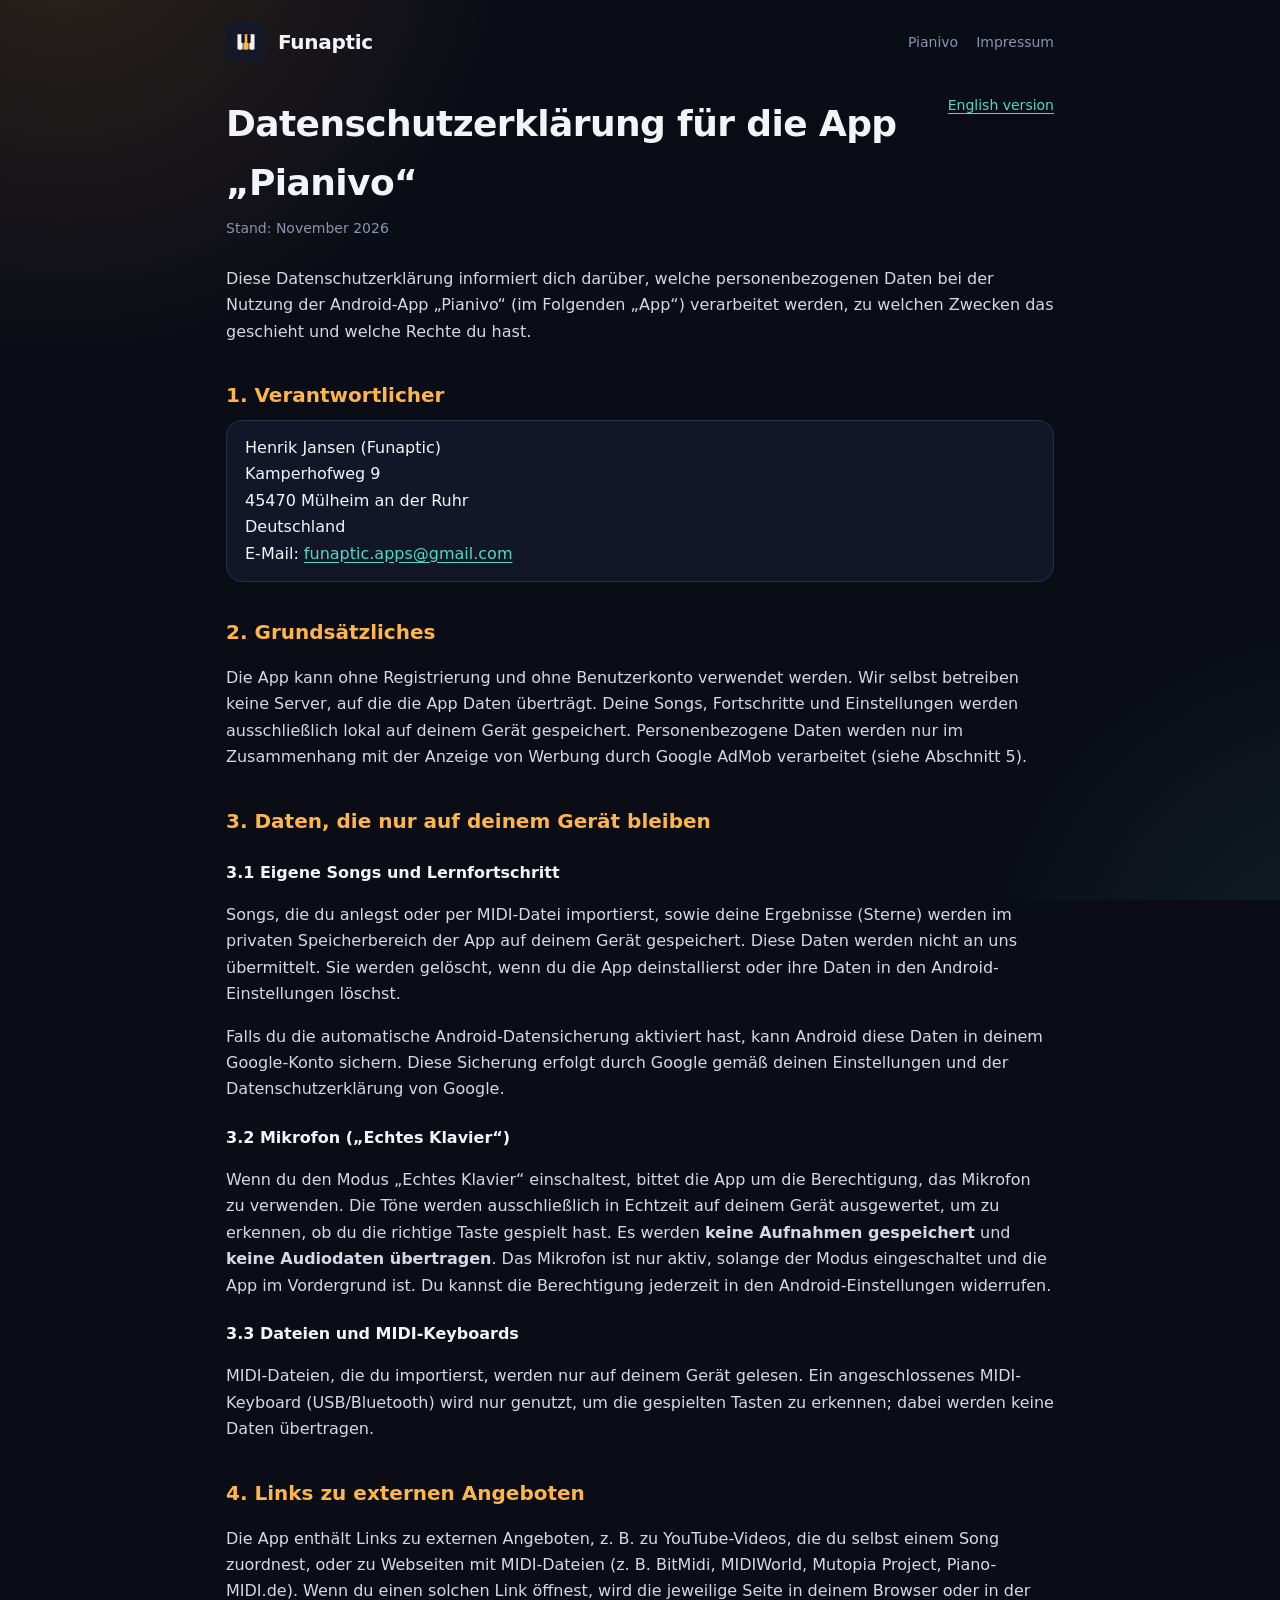
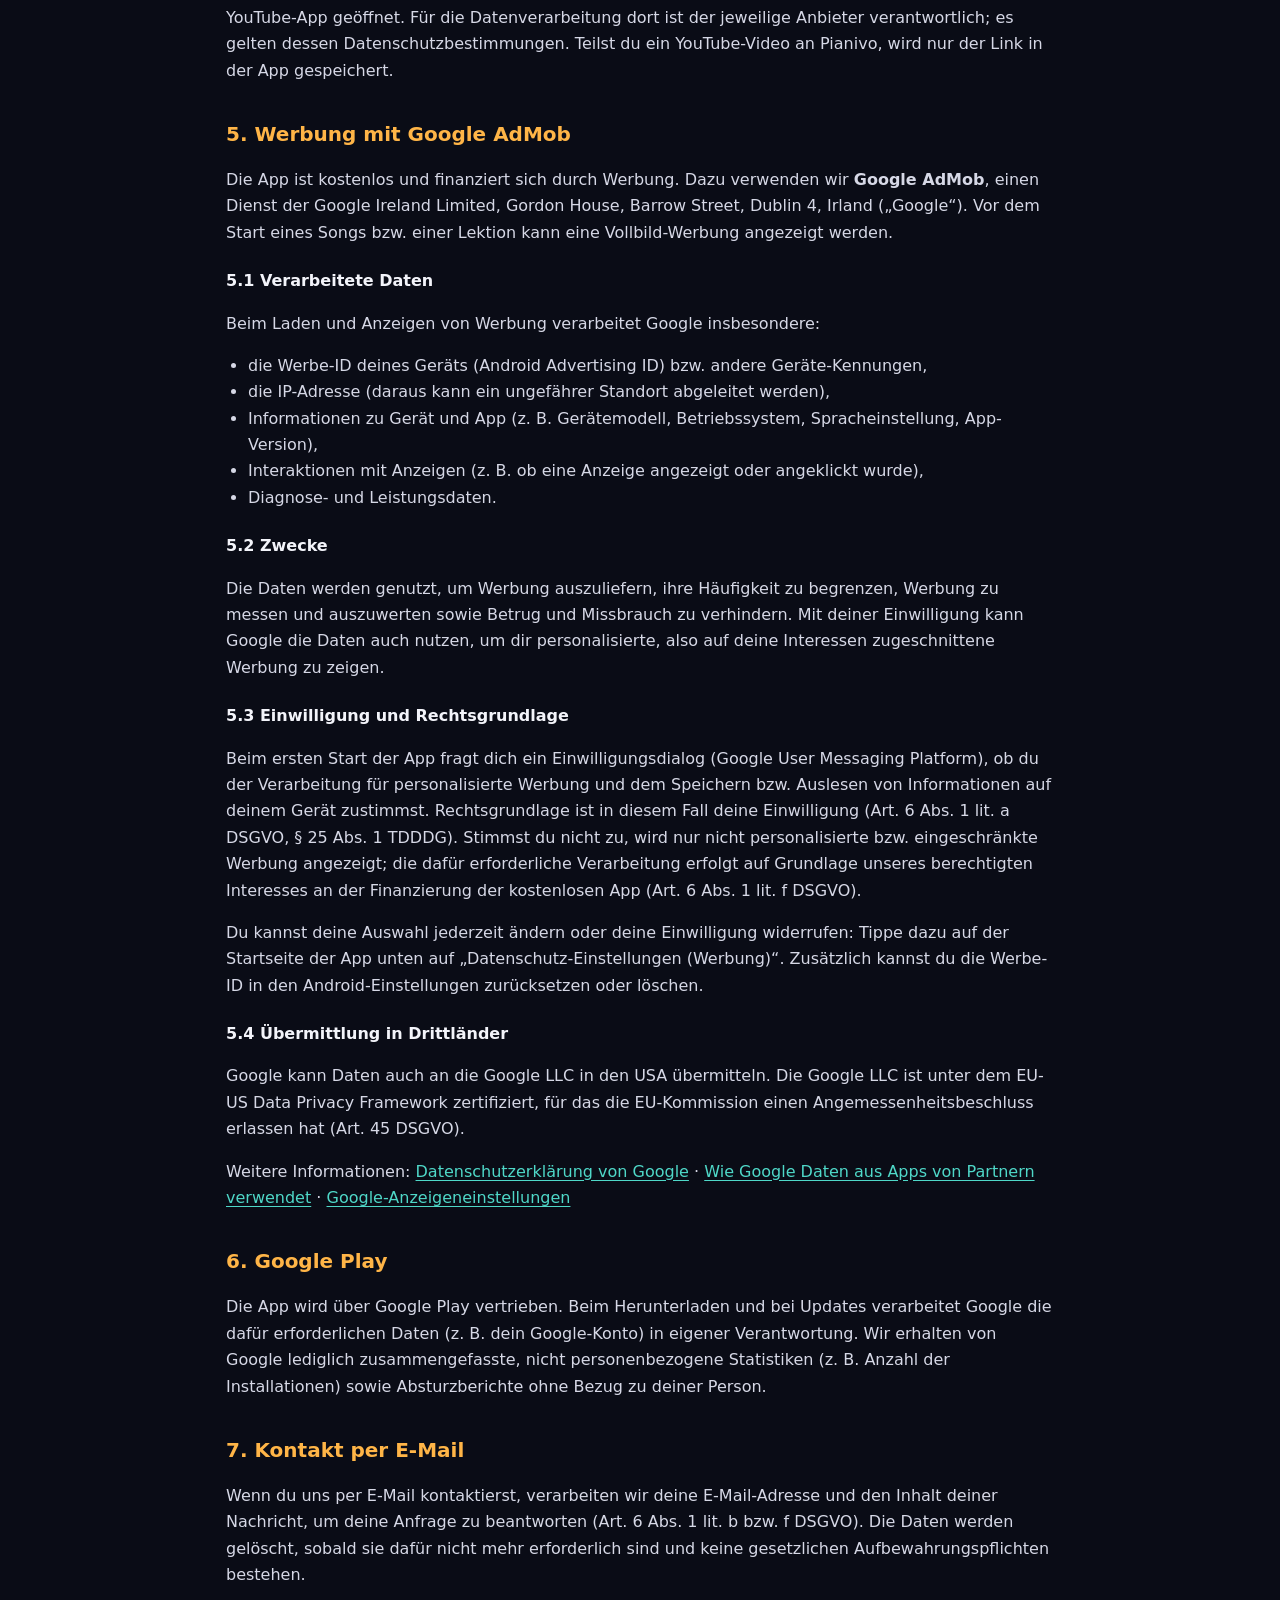
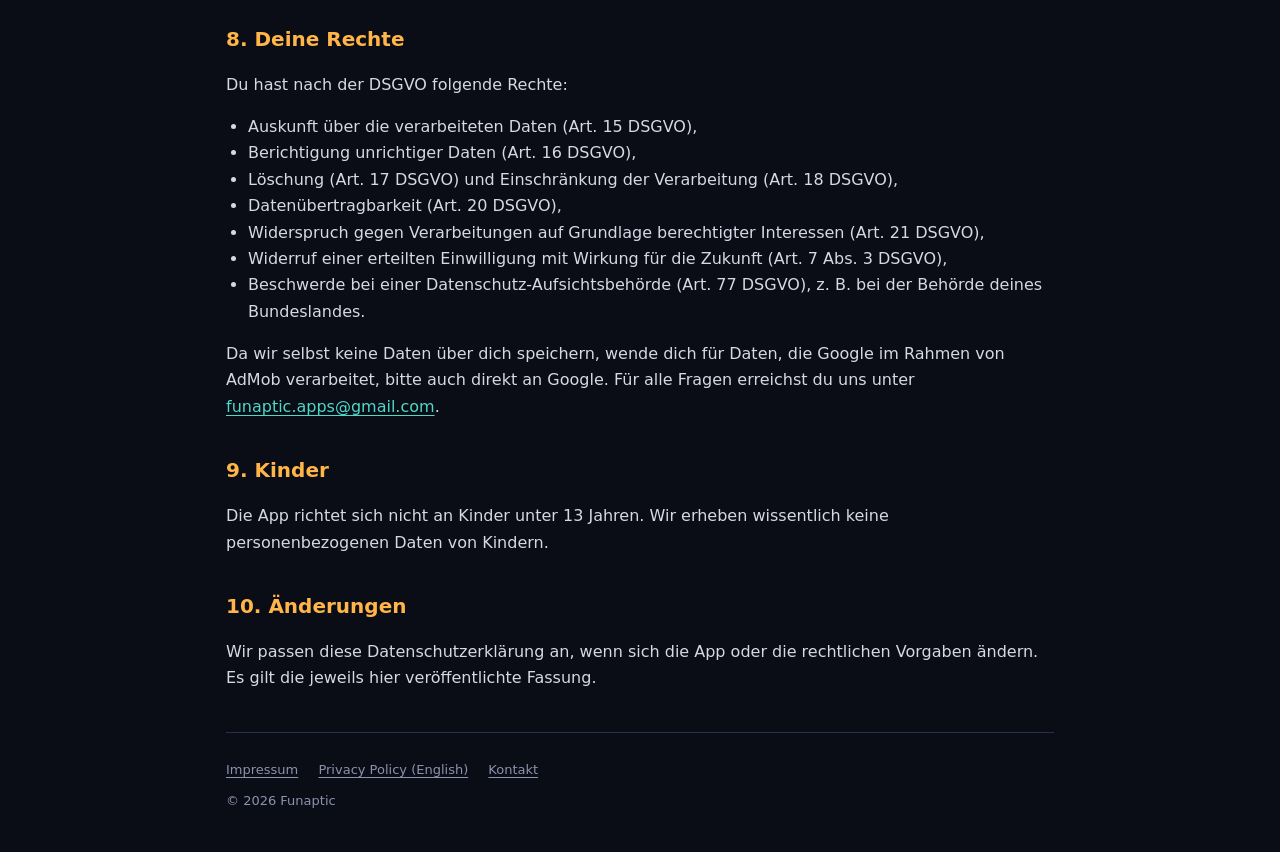
==== pianivo/datenschutz.html @ f02dd6b1 "Add files via upload" ====
<!doctype html>
<html lang="de">
<head>
  <meta charset="utf-8">
  <meta name="viewport" content="width=device-width, initial-scale=1">
  <title>Datenschutzerklärung – Pianivo</title>
  <link rel="icon" href="../favicon.svg" type="image/svg+xml">
  <link rel="stylesheet" href="../style.css">
</head>
<body>
  <div class="wrap">
    <header class="site">
      <a class="brand" href="../"><img src="../favicon.svg" alt=""><b>Funaptic</b></a>
      <nav class="top"><a href="./">Pianivo</a><a href="../impressum.html">Impressum</a></nav>
    </header>

    <main class="legal">
      <a class="lang" href="privacy.html">English version</a>
      <h1>Datenschutzerklärung für die App „Pianivo“</h1>
      <div class="stand">Stand: November 2026</div>

      <p>Diese Datenschutzerklärung informiert dich darüber, welche personenbezogenen Daten bei der Nutzung der Android-App „Pianivo“ (im Folgenden „App“) verarbeitet werden, zu welchen Zwecken das geschieht und welche Rechte du hast.</p>

      <h2>1. Verantwortlicher</h2>
      <address>
        Henrik Jansen (Funaptic)<br>
        Kamperhofweg 9<br>
        45470 Mülheim an der Ruhr<br>
        Deutschland<br>
        E-Mail: <a href="mailto:funaptic.apps@gmail.com">funaptic.apps@gmail.com</a>
      </address>

      <h2>2. Grundsätzliches</h2>
      <p>Die App kann ohne Registrierung und ohne Benutzerkonto verwendet werden. Wir selbst betreiben keine Server, auf die die App Daten überträgt. Deine Songs, Fortschritte und Einstellungen werden ausschließlich lokal auf deinem Gerät gespeichert. Personenbezogene Daten werden nur im Zusammenhang mit der Anzeige von Werbung durch Google AdMob verarbeitet (siehe Abschnitt 5).</p>

      <h2>3. Daten, die nur auf deinem Gerät bleiben</h2>
      <h3>3.1 Eigene Songs und Lernfortschritt</h3>
      <p>Songs, die du anlegst oder per MIDI-Datei importierst, sowie deine Ergebnisse (Sterne) werden im privaten Speicherbereich der App auf deinem Gerät gespeichert. Diese Daten werden nicht an uns übermittelt. Sie werden gelöscht, wenn du die App deinstallierst oder ihre Daten in den Android-Einstellungen löschst.</p>
      <p>Falls du die automatische Android-Datensicherung aktiviert hast, kann Android diese Daten in deinem Google-Konto sichern. Diese Sicherung erfolgt durch Google gemäß deinen Einstellungen und der Datenschutzerklärung von Google.</p>

      <h3>3.2 Mikrofon („Echtes Klavier“)</h3>
      <p>Wenn du den Modus „Echtes Klavier“ einschaltest, bittet die App um die Berechtigung, das Mikrofon zu verwenden. Die Töne werden ausschließlich in Echtzeit auf deinem Gerät ausgewertet, um zu erkennen, ob du die richtige Taste gespielt hast. Es werden <strong>keine Aufnahmen gespeichert</strong> und <strong>keine Audiodaten übertragen</strong>. Das Mikrofon ist nur aktiv, solange der Modus eingeschaltet und die App im Vordergrund ist. Du kannst die Berechtigung jederzeit in den Android-Einstellungen widerrufen.</p>

      <h3>3.3 Dateien und MIDI-Keyboards</h3>
      <p>MIDI-Dateien, die du importierst, werden nur auf deinem Gerät gelesen. Ein angeschlossenes MIDI-Keyboard (USB/Bluetooth) wird nur genutzt, um die gespielten Tasten zu erkennen; dabei werden keine Daten übertragen.</p>

      <h2>4. Links zu externen Angeboten</h2>
      <p>Die App enthält Links zu externen Angeboten, z. B. zu YouTube-Videos, die du selbst einem Song zuordnest, oder zu Webseiten mit MIDI-Dateien (z. B. BitMidi, MIDIWorld, Mutopia Project, Piano-MIDI.de). Wenn du einen solchen Link öffnest, wird die jeweilige Seite in deinem Browser oder in der YouTube-App geöffnet. Für die Datenverarbeitung dort ist der jeweilige Anbieter verantwortlich; es gelten dessen Datenschutzbestimmungen. Teilst du ein YouTube-Video an Pianivo, wird nur der Link in der App gespeichert.</p>

      <h2>5. Werbung mit Google AdMob</h2>
      <p>Die App ist kostenlos und finanziert sich durch Werbung. Dazu verwenden wir <strong>Google AdMob</strong>, einen Dienst der Google Ireland Limited, Gordon House, Barrow Street, Dublin 4, Irland („Google“). Vor dem Start eines Songs bzw. einer Lektion kann eine Vollbild-Werbung angezeigt werden.</p>
      <h3>5.1 Verarbeitete Daten</h3>
      <p>Beim Laden und Anzeigen von Werbung verarbeitet Google insbesondere:</p>
      <ul>
        <li>die Werbe-ID deines Geräts (Android Advertising ID) bzw. andere Geräte-Kennungen,</li>
        <li>die IP-Adresse (daraus kann ein ungefährer Standort abgeleitet werden),</li>
        <li>Informationen zu Gerät und App (z. B. Gerätemodell, Betriebssystem, Spracheinstellung, App-Version),</li>
        <li>Interaktionen mit Anzeigen (z. B. ob eine Anzeige angezeigt oder angeklickt wurde),</li>
        <li>Diagnose- und Leistungsdaten.</li>
      </ul>
      <h3>5.2 Zwecke</h3>
      <p>Die Daten werden genutzt, um Werbung auszuliefern, ihre Häufigkeit zu begrenzen, Werbung zu messen und auszuwerten sowie Betrug und Missbrauch zu verhindern. Mit deiner Einwilligung kann Google die Daten auch nutzen, um dir personalisierte, also auf deine Interessen zugeschnittene Werbung zu zeigen.</p>
      <h3>5.3 Einwilligung und Rechtsgrundlage</h3>
      <p>Beim ersten Start der App fragt dich ein Einwilligungsdialog (Google User Messaging Platform), ob du der Verarbeitung für personalisierte Werbung und dem Speichern bzw. Auslesen von Informationen auf deinem Gerät zustimmst. Rechtsgrundlage ist in diesem Fall deine Einwilligung (Art. 6 Abs. 1 lit. a DSGVO, § 25 Abs. 1 TDDDG). Stimmst du nicht zu, wird nur nicht personalisierte bzw. eingeschränkte Werbung angezeigt; die dafür erforderliche Verarbeitung erfolgt auf Grundlage unseres berechtigten Interesses an der Finanzierung der kostenlosen App (Art. 6 Abs. 1 lit. f DSGVO).</p>
      <p>Du kannst deine Auswahl jederzeit ändern oder deine Einwilligung widerrufen: Tippe dazu auf der Startseite der App unten auf „Datenschutz-Einstellungen (Werbung)“. Zusätzlich kannst du die Werbe-ID in den Android-Einstellungen zurücksetzen oder löschen.</p>
      <h3>5.4 Übermittlung in Drittländer</h3>
      <p>Google kann Daten auch an die Google LLC in den USA übermitteln. Die Google LLC ist unter dem EU-US Data Privacy Framework zertifiziert, für das die EU-Kommission einen Angemessenheitsbeschluss erlassen hat (Art. 45 DSGVO).</p>
      <p>Weitere Informationen: <a href="https://policies.google.com/privacy" rel="noopener">Datenschutzerklärung von Google</a> · <a href="https://policies.google.com/technologies/partner-sites" rel="noopener">Wie Google Daten aus Apps von Partnern verwendet</a> · <a href="https://adssettings.google.com" rel="noopener">Google-Anzeigeneinstellungen</a></p>

      <h2>6. Google Play</h2>
      <p>Die App wird über Google Play vertrieben. Beim Herunterladen und bei Updates verarbeitet Google die dafür erforderlichen Daten (z. B. dein Google-Konto) in eigener Verantwortung. Wir erhalten von Google lediglich zusammengefasste, nicht personenbezogene Statistiken (z. B. Anzahl der Installationen) sowie Absturzberichte ohne Bezug zu deiner Person.</p>

      <h2>7. Kontakt per E-Mail</h2>
      <p>Wenn du uns per E-Mail kontaktierst, verarbeiten wir deine E-Mail-Adresse und den Inhalt deiner Nachricht, um deine Anfrage zu beantworten (Art. 6 Abs. 1 lit. b bzw. f DSGVO). Die Daten werden gelöscht, sobald sie dafür nicht mehr erforderlich sind und keine gesetzlichen Aufbewahrungspflichten bestehen.</p>

      <h2>8. Deine Rechte</h2>
      <p>Du hast nach der DSGVO folgende Rechte:</p>
      <ul>
        <li>Auskunft über die verarbeiteten Daten (Art. 15 DSGVO),</li>
        <li>Berichtigung unrichtiger Daten (Art. 16 DSGVO),</li>
        <li>Löschung (Art. 17 DSGVO) und Einschränkung der Verarbeitung (Art. 18 DSGVO),</li>
        <li>Datenübertragbarkeit (Art. 20 DSGVO),</li>
        <li>Widerspruch gegen Verarbeitungen auf Grundlage berechtigter Interessen (Art. 21 DSGVO),</li>
        <li>Widerruf einer erteilten Einwilligung mit Wirkung für die Zukunft (Art. 7 Abs. 3 DSGVO),</li>
        <li>Beschwerde bei einer Datenschutz-Aufsichtsbehörde (Art. 77 DSGVO), z. B. bei der Behörde deines Bundeslandes.</li>
      </ul>
      <p>Da wir selbst keine Daten über dich speichern, wende dich für Daten, die Google im Rahmen von AdMob verarbeitet, bitte auch direkt an Google. Für alle Fragen erreichst du uns unter <a href="mailto:funaptic.apps@gmail.com">funaptic.apps@gmail.com</a>.</p>

      <h2>9. Kinder</h2>
      <p>Die App richtet sich nicht an Kinder unter 13 Jahren. Wir erheben wissentlich keine personenbezogenen Daten von Kindern.</p>

      <h2>10. Änderungen</h2>
      <p>Wir passen diese Datenschutzerklärung an, wenn sich die App oder die rechtlichen Vorgaben ändern. Es gilt die jeweils hier veröffentlichte Fassung.</p>
    </main>

    <footer class="site">
      <a href="../impressum.html">Impressum</a>
      <a href="privacy.html">Privacy Policy (English)</a>
      <a href="mailto:funaptic.apps@gmail.com">Kontakt</a>
      <div style="margin-top:10px">© 2026 Funaptic</div>
    </footer>
  </div>
</body>
</html>
---- style.css ----
:root {
  --bg: #0a0c16;
  --card: #131627;
  --card-hi: #1c2036;
  --line: #2a2f4a;
  --ink: #f3f4fa;
  --muted: #8c92ae;
  --amber: #ffb547;
  --amber-deep: #ff7a3d;
  --teal: #4fd8c8;
  --radius: 22px;
}
* { box-sizing: border-box; }
html { -webkit-text-size-adjust: 100%; }
body {
  margin: 0;
  background: var(--bg);
  background-image:
    radial-gradient(60vmax 60vmax at 5% -10%, rgba(255, 181, 71, .14), transparent 60%),
    radial-gradient(50vmax 50vmax at 105% 110%, rgba(79, 216, 200, .10), transparent 60%);
  background-attachment: fixed;
  color: var(--ink);
  font: 16px/1.65 system-ui, -apple-system, "Segoe UI", Roboto, "Helvetica Neue", Arial, sans-serif;
}
a { color: var(--teal); text-underline-offset: 3px; }
a:hover { color: var(--amber); }
.wrap { max-width: 860px; margin: 0 auto; padding: 0 16px; }

header.site {
  display: flex; align-items: center; justify-content: space-between; gap: 12px;
  padding: 22px 0;
}
.brand { display: flex; align-items: center; gap: 12px; color: var(--ink); text-decoration: none; }
.brand img { width: 40px; height: 40px; }
.brand b { font-size: 20px; letter-spacing: -.3px; }
nav.top a { color: var(--muted); text-decoration: none; margin-left: 18px; font-size: 14px; }
nav.top a:hover { color: var(--ink); }

.hero {
  margin: 18px 0 28px;
  padding: 34px 28px;
  border-radius: 28px;
  background: linear-gradient(135deg, #2c1d0e, #17192c 55%, #0e2628);
  border: 1px solid var(--line);
}
.hero h1 { margin: 0 0 8px; font-size: clamp(30px, 6vw, 46px); line-height: 1.1; letter-spacing: -1px; }
.hero p { margin: 0; color: #c9cce0; font-size: 17px; max-width: 560px; }
.keys { display: flex; gap: 3px; margin-top: 24px; height: 46px; }
.keys span { flex: 1; background: linear-gradient(#fbfaf5, #d9d7cf); border-radius: 0 0 6px 6px; }
.keys span.lit { background: linear-gradient(#fff, var(--amber)); }
.keys span.lit2 { background: linear-gradient(#fff, var(--teal)); }

.card {
  background: var(--card);
  border: 1px solid var(--line);
  border-radius: var(--radius);
  padding: 22px 24px;
  margin-bottom: 16px;
}
.app {
  display: flex; gap: 18px; align-items: center; text-decoration: none; color: var(--ink);
}
.app:hover { border-color: var(--amber); color: var(--ink); }
.app img { width: 72px; height: 72px; border-radius: 18px; flex: none; }
.app h3 { margin: 0 0 2px; font-size: 20px; }
.app p { margin: 0; color: var(--muted); font-size: 14px; }
.tag {
  display: inline-block; font-size: 11px; font-weight: 700; letter-spacing: .5px;
  color: var(--amber); background: rgba(255, 181, 71, .12);
  padding: 3px 9px; border-radius: 999px; margin-top: 8px;
}
.btn {
  display: inline-block; text-decoration: none; font-weight: 700;
  padding: 11px 18px; border-radius: 999px; margin: 6px 8px 0 0;
  background: linear-gradient(135deg, var(--amber), var(--amber-deep)); color: #1a1006;
}
.btn.ghost { background: transparent; color: var(--ink); border: 1px solid var(--line); }
.btn:hover { filter: brightness(1.08); color: #1a1006; }
.btn.ghost:hover { color: var(--amber); border-color: var(--amber); }

.features { display: grid; grid-template-columns: repeat(auto-fit, minmax(220px, 1fr)); gap: 14px; margin: 8px 0 20px; }
.features .card { margin: 0; }
.features h3 { margin: 0 0 6px; font-size: 16px; }
.features p { margin: 0; color: var(--muted); font-size: 14px; }

/* Rechtstexte */
.legal h1 { font-size: clamp(26px, 5vw, 36px); letter-spacing: -.6px; margin: 10px 0 4px; }
.legal .stand { color: var(--muted); font-size: 14px; margin-bottom: 26px; }
.legal h2 { font-size: 20px; margin: 34px 0 8px; color: var(--amber); }
.legal h3 { font-size: 16px; margin: 22px 0 6px; }
.legal p, .legal li { color: #d6d8e6; }
.legal ul { padding-left: 22px; }
.legal address { font-style: normal; background: var(--card); border: 1px solid var(--line); border-radius: 16px; padding: 14px 18px; }
.lang { float: right; font-size: 14px; }
.todo { background: #ffe066; color: #1a1300; padding: 0 4px; border-radius: 4px; font-weight: 700; }

footer.site {
  margin: 40px 0 0; padding: 26px 0 40px; border-top: 1px solid var(--line);
  color: var(--muted); font-size: 13px;
}
footer.site a { color: var(--muted); margin-right: 16px; }
footer.site a:hover { color: var(--ink); }

@media (max-width: 560px) {
  nav.top a { margin-left: 12px; }
  .hero { padding: 26px 20px; }
  .app { align-items: flex-start; }
  .app img { width: 58px; height: 58px; }
}
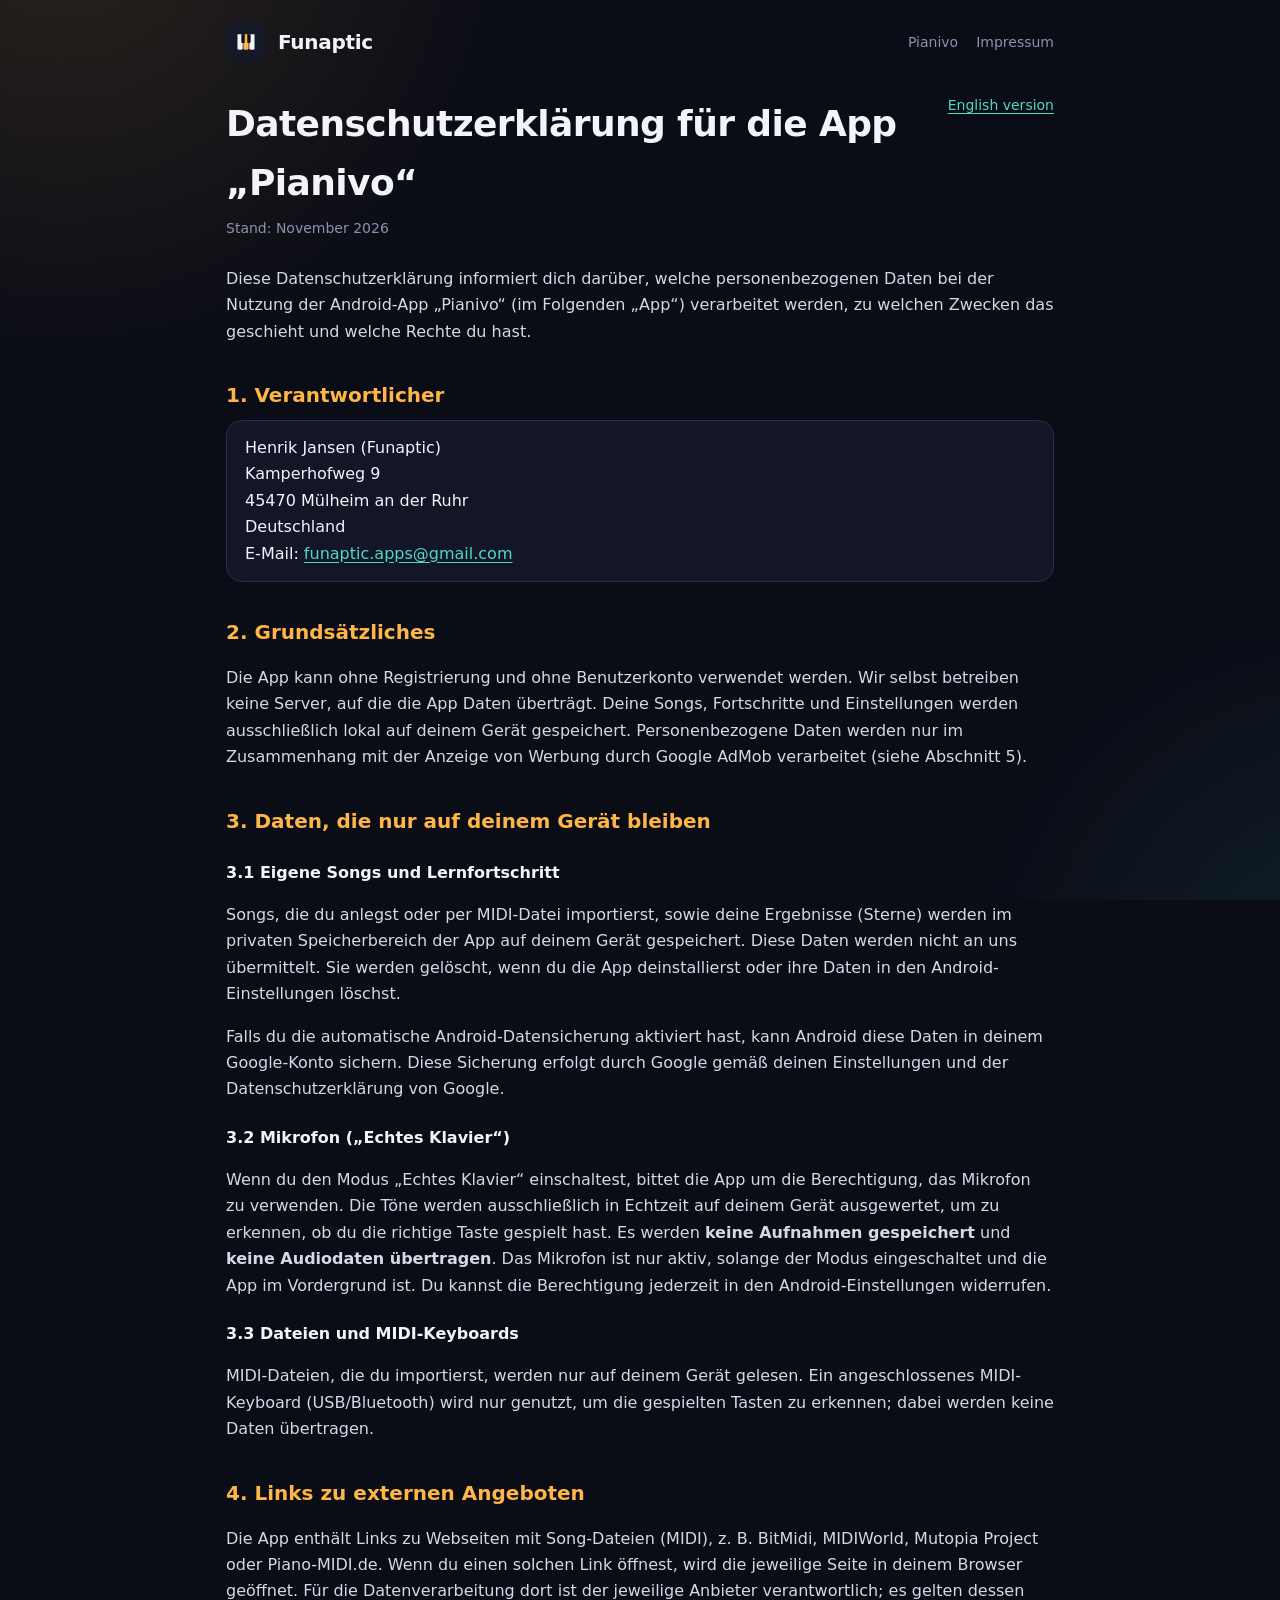
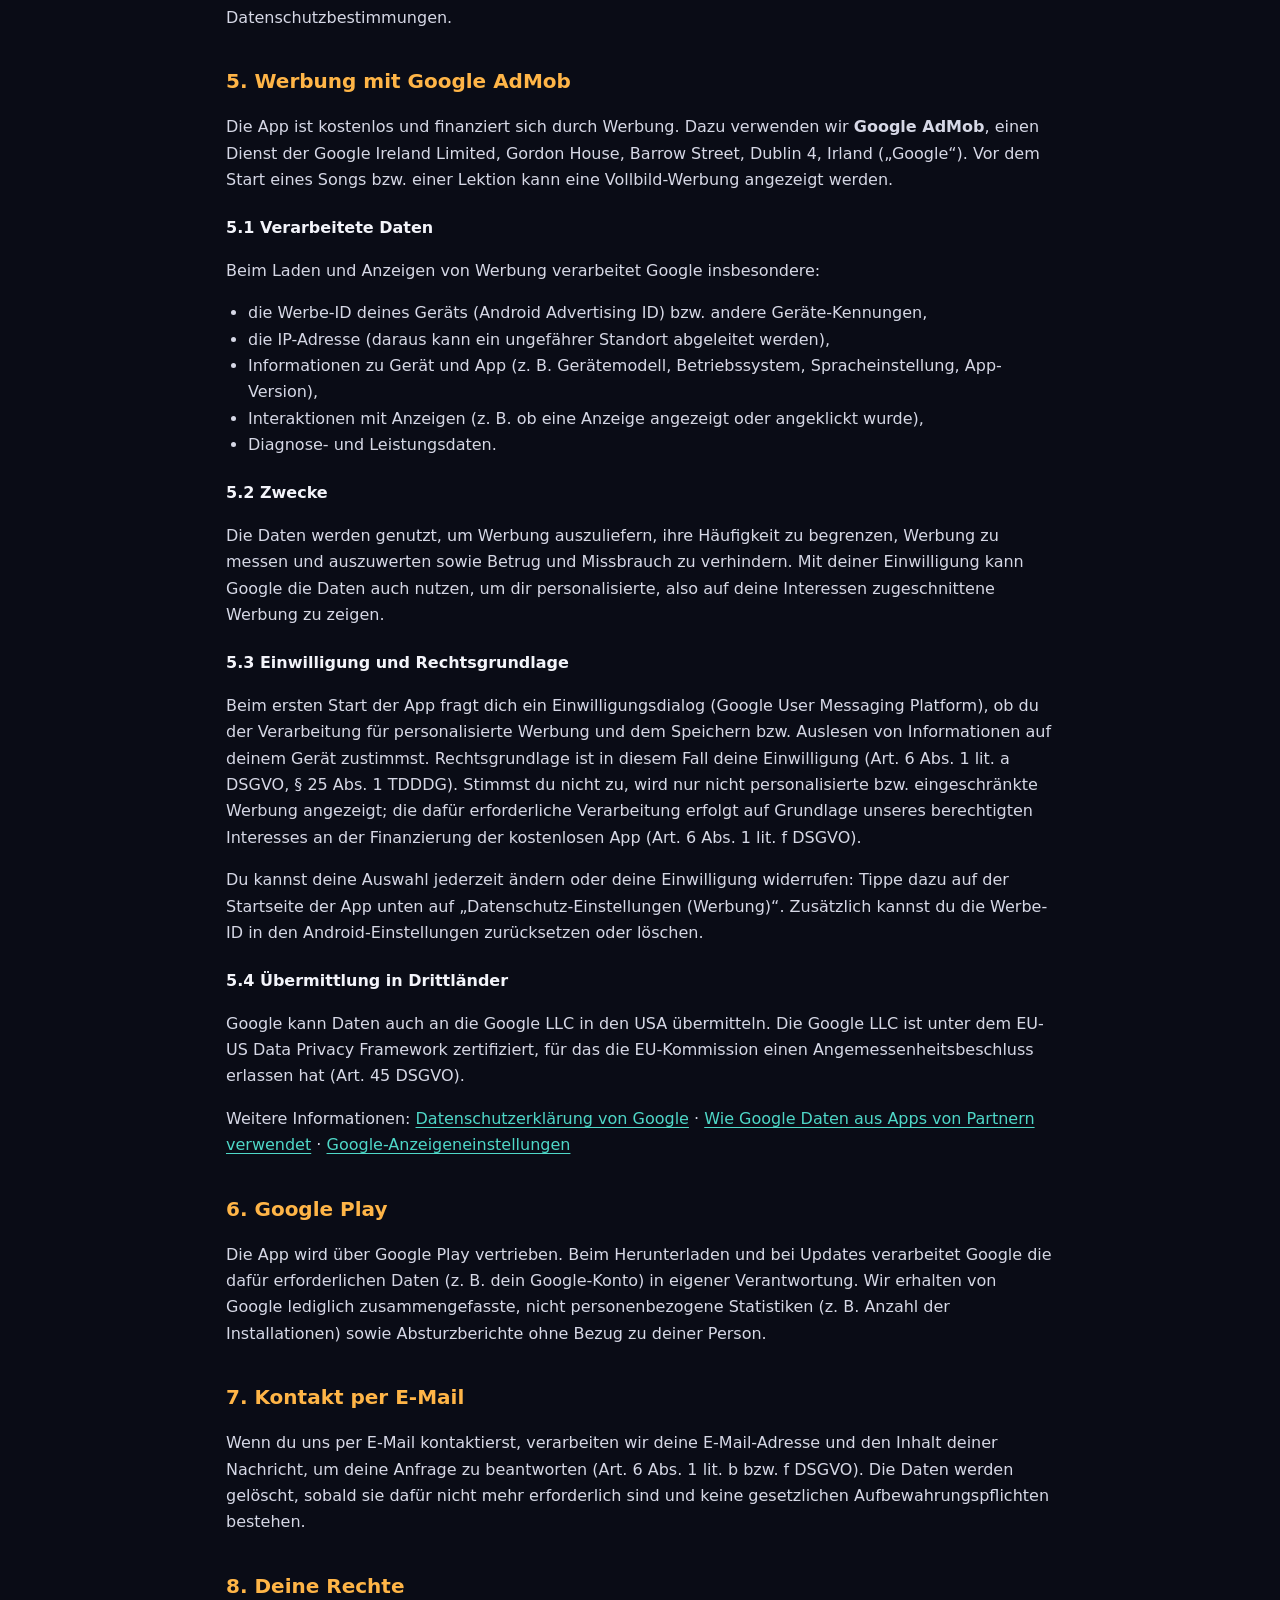
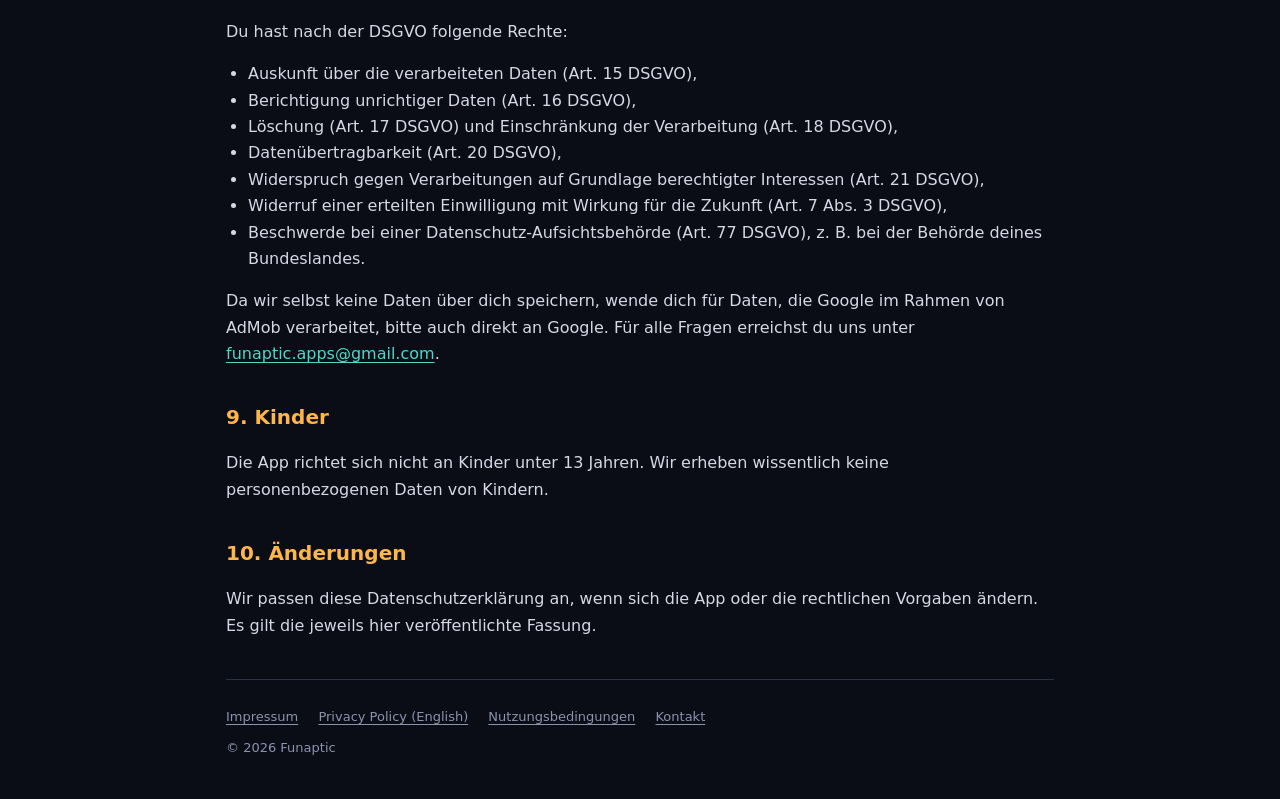
==== commit ebba80d6: "Add files via upload" ====
--- a/pianivo/datenschutz.html
+++ b/pianivo/datenschutz.html
@@ -45,7 +45,7 @@
       <p>MIDI-Dateien, die du importierst, werden nur auf deinem Gerät gelesen. Ein angeschlossenes MIDI-Keyboard (USB/Bluetooth) wird nur genutzt, um die gespielten Tasten zu erkennen; dabei werden keine Daten übertragen.</p>
 
       <h2>4. Links zu externen Angeboten</h2>
-      <p>Die App enthält Links zu externen Angeboten, z. B. zu YouTube-Videos, die du selbst einem Song zuordnest, oder zu Webseiten mit MIDI-Dateien (z. B. BitMidi, MIDIWorld, Mutopia Project, Piano-MIDI.de). Wenn du einen solchen Link öffnest, wird die jeweilige Seite in deinem Browser oder in der YouTube-App geöffnet. Für die Datenverarbeitung dort ist der jeweilige Anbieter verantwortlich; es gelten dessen Datenschutzbestimmungen. Teilst du ein YouTube-Video an Pianivo, wird nur der Link in der App gespeichert.</p>
+      <p>Die App enthält Links zu Webseiten mit Song-Dateien (MIDI), z. B. BitMidi, MIDIWorld, Mutopia Project oder Piano-MIDI.de. Wenn du einen solchen Link öffnest, wird die jeweilige Seite in deinem Browser geöffnet. Für die Datenverarbeitung dort ist der jeweilige Anbieter verantwortlich; es gelten dessen Datenschutzbestimmungen.</p>
 
       <h2>5. Werbung mit Google AdMob</h2>
       <p>Die App ist kostenlos und finanziert sich durch Werbung. Dazu verwenden wir <strong>Google AdMob</strong>, einen Dienst der Google Ireland Limited, Gordon House, Barrow Street, Dublin 4, Irland („Google“). Vor dem Start eines Songs bzw. einer Lektion kann eine Vollbild-Werbung angezeigt werden.</p>
@@ -96,6 +96,7 @@
     <footer class="site">
       <a href="../impressum.html">Impressum</a>
       <a href="privacy.html">Privacy Policy (English)</a>
+      <a href="nutzungsbedingungen.html">Nutzungsbedingungen</a>
       <a href="mailto:funaptic.apps@gmail.com">Kontakt</a>
       <div style="margin-top:10px">© 2026 Funaptic</div>
     </footer>
